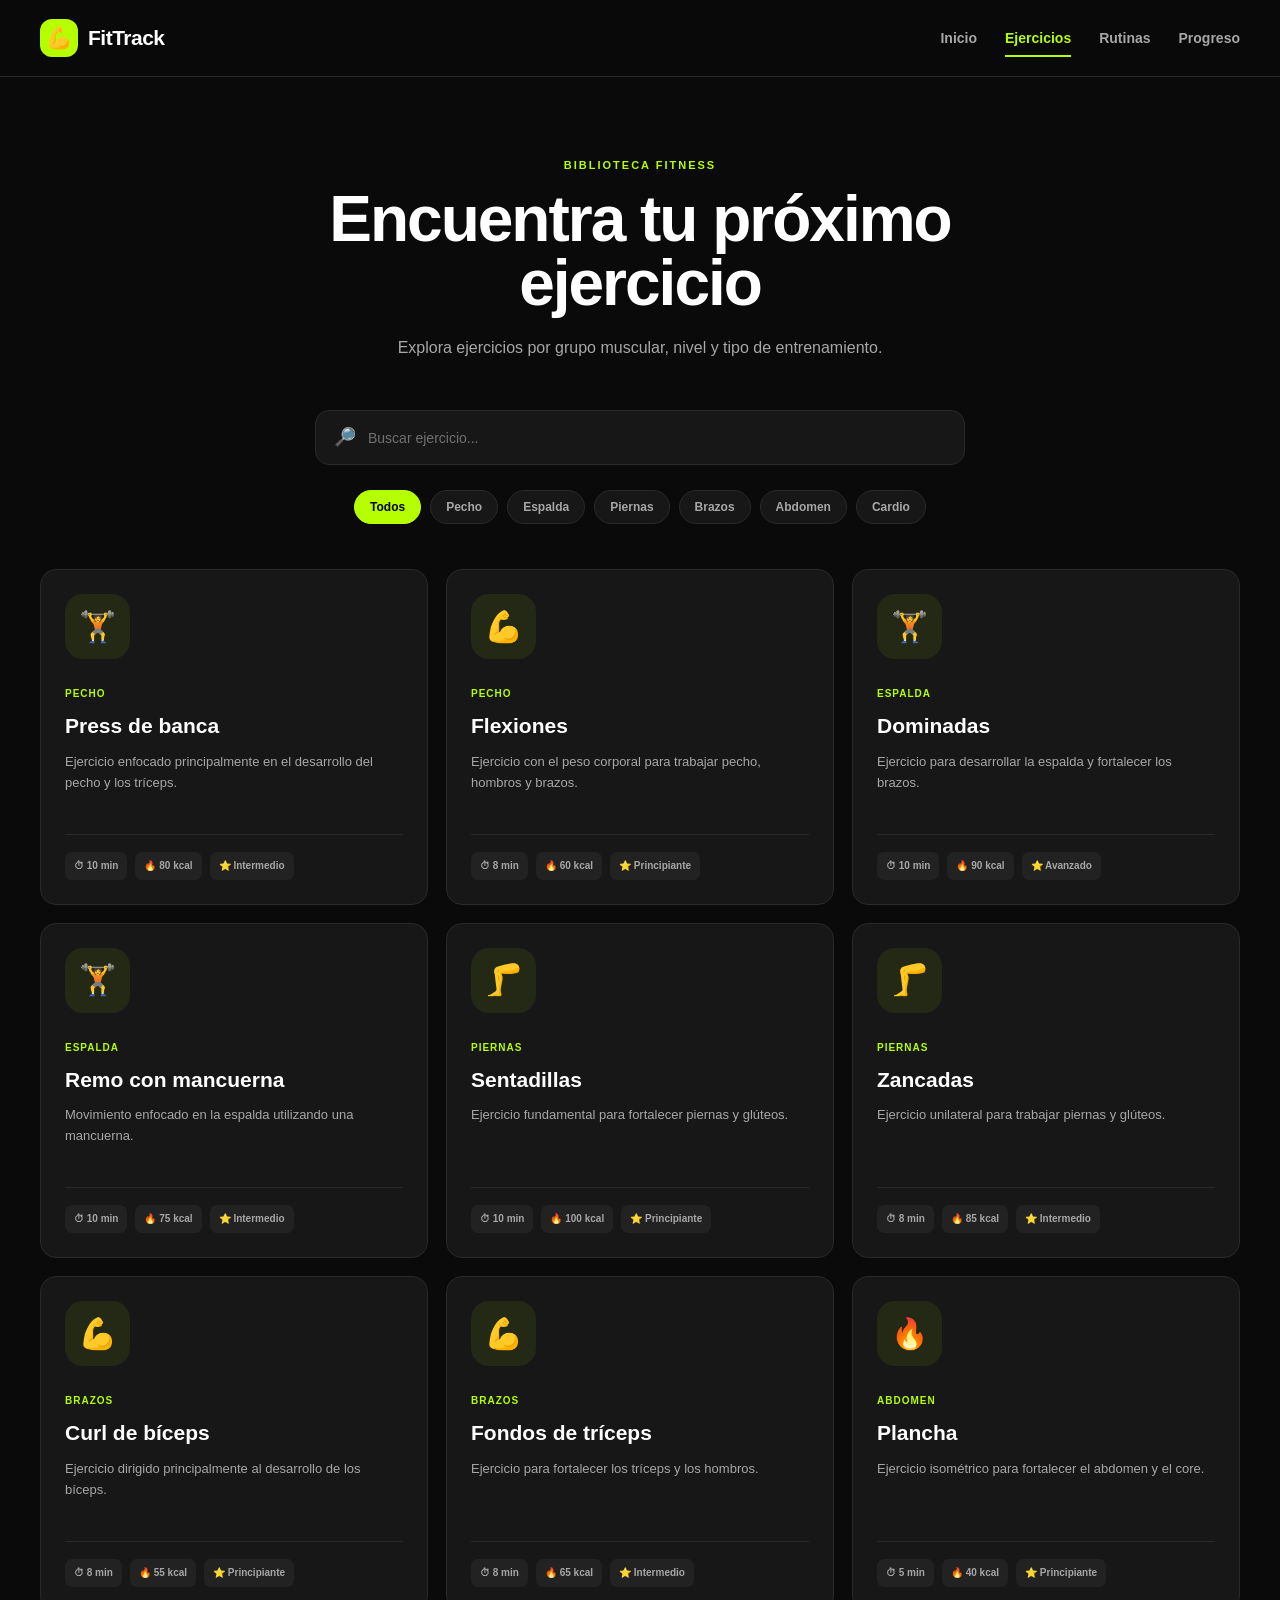
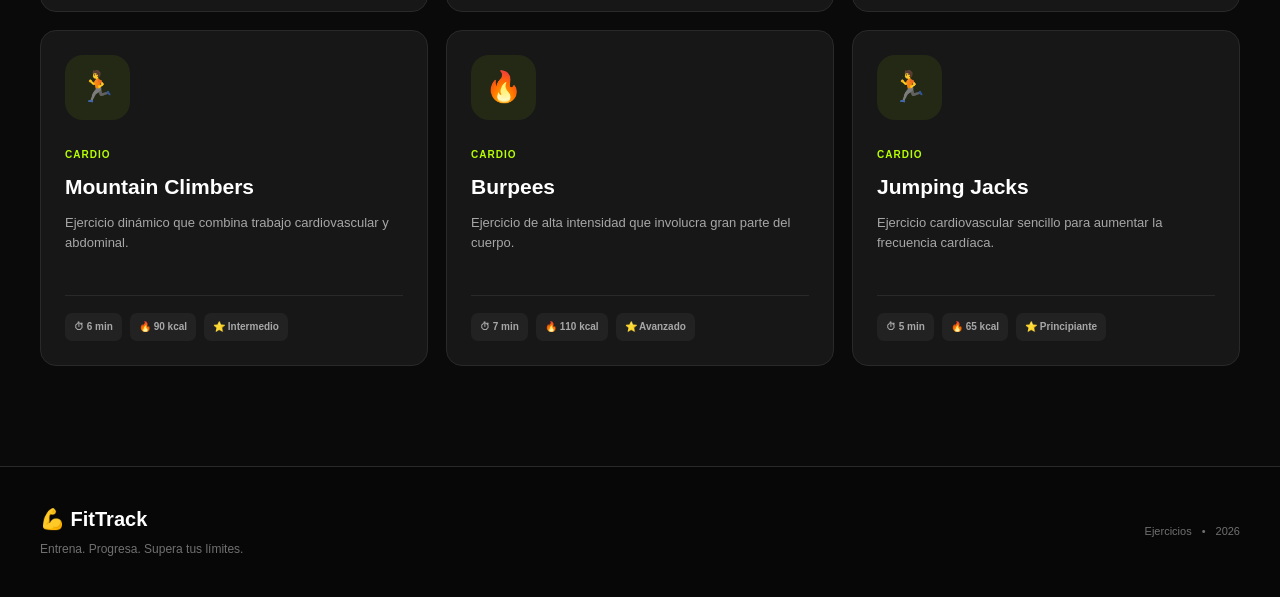
==== pages/ejercicios.html @ 5ea6b81b "Primer commit de FitTrack" ====
<!DOCTYPE html>
<html lang="es">

<head>

    <meta charset="UTF-8">

    <meta
        name="viewport"
        content="width=device-width, initial-scale=1.0"
    >

    <meta
        name="theme-color"
        content="#0a0a0a"
    >

    <title>Ejercicios | FitTrack</title>

    <link
        rel="manifest"
        href="../manifest.json"
    >

    <link
        rel="icon"
        type="image/png"
        href="../img/icon-192.png"
    >

    <link
        rel="stylesheet"
        href="../css/style.css"
    >

    <link
        rel="stylesheet"
        href="../css/responsive.css"
    >

    <link
        rel="stylesheet"
        href="../css/animations.css"
    >

    <link
        rel="stylesheet"
        href="../css/ejercicios.css"
    >

</head>

<body>

    <!-- HEADER -->

    <header class="header">

        <div class="header-container">

            <a
                href="../index.html"
                class="logo"
            >

                <span class="logo-icon">
                    💪
                </span>

                <span class="logo-text">
                    FitTrack
                </span>

            </a>


            <button
                id="menuToggle"
                class="menu-toggle"
                type="button"
                aria-label="Abrir menú"
                aria-expanded="false"
            >
                ☰
            </button>


            <nav
                id="mainNavigation"
                class="main-navigation"
            >

                <a
                    href="../index.html"
                    class="nav-link"
                >
                    Inicio
                </a>

                <a
                    href="./ejercicios.html"
                    class="nav-link active"
                >
                    Ejercicios
                </a>

                <a
                    href="./rutinas.html"
                    class="nav-link"
                >
                    Rutinas
                </a>

                <a
                    href="./progreso.html"
                    class="nav-link"
                >
                    Progreso
                </a>

            </nav>

        </div>

    </header>


    <!-- CONTENIDO -->

    <main class="exercise-page">

        <section class="exercise-header">

            <span class="section-label">
                BIBLIOTECA FITNESS
            </span>

            <h1>
                Encuentra tu próximo ejercicio
            </h1>

            <p>
                Explora ejercicios por grupo muscular,
                nivel y tipo de entrenamiento.
            </p>

        </section>


        <!-- BUSCADOR -->

        <section class="exercise-controls">

            <div class="search-container">

                <span>
                    🔎
                </span>

                <input
                    type="search"
                    id="searchExercise"
                    placeholder="Buscar ejercicio..."
                    autocomplete="off"
                >

            </div>


            <!-- CATEGORÍAS -->

            <div
                id="categoryFilters"
                class="category-filters"
            >

                <button
                    class="category-button active"
                    data-category="Todos"
                >
                    Todos
                </button>

                <button
                    class="category-button"
                    data-category="Pecho"
                >
                    Pecho
                </button>

                <button
                    class="category-button"
                    data-category="Espalda"
                >
                    Espalda
                </button>

                <button
                    class="category-button"
                    data-category="Piernas"
                >
                    Piernas
                </button>

                <button
                    class="category-button"
                    data-category="Brazos"
                >
                    Brazos
                </button>

                <button
                    class="category-button"
                    data-category="Abdomen"
                >
                    Abdomen
                </button>

                <button
                    class="category-button"
                    data-category="Cardio"
                >
                    Cardio
                </button>

            </div>

        </section>


        <!-- RESULTADOS -->

        <section>

            <div
                id="exerciseGrid"
                class="exercise-grid"
            >
                <!-- JavaScript insertará ejercicios -->
            </div>


            <div
                id="emptyExercises"
                class="empty-exercises"
                hidden
            >

                <span>
                    🔎
                </span>

                <h2>
                    No encontramos ejercicios
                </h2>

                <p>
                    Intenta con otro nombre o categoría.
                </p>

            </div>

        </section>

    </main>


    <!-- FOOTER -->

    <footer class="footer">

        <div class="footer-container">

            <div>

                <div class="footer-logo">
                    💪 FitTrack
                </div>

                <p>
                    Entrena. Progresa. Supera tus límites.
                </p>

            </div>

            <div class="footer-info">

                <span>
                    Ejercicios
                </span>

                <span>
                    •
                </span>

                <span>
                    2026
                </span>

            </div>

        </div>

    </footer>


    <script src="../js/main.js"></script>

    <script src="../js/ejercicios.js"></script>

</body>

</html>
---- css/style.css ----
/* =====================================================
   FITTRACK - ESTILOS PRINCIPALES
===================================================== */

:root {
    --bg-primary: #0a0a0a;
    --bg-secondary: #111111;
    --bg-card: #171717;
    --bg-card-hover: #1d1d1d;

    --text-primary: #ffffff;
    --text-secondary: #a7a7a7;
    --text-muted: #707070;

    --accent: #b6ff00;
    --accent-dark: #8dcc00;

    --border: #292929;

    --radius-small: 10px;
    --radius-medium: 16px;
    --radius-large: 24px;

    --max-width: 1200px;
}


/* =====================================================
   RESET
===================================================== */

* {
    margin: 0;
    padding: 0;
    box-sizing: border-box;
}


html {
    scroll-behavior: smooth;
}


body {
    font-family:
        Arial,
        Helvetica,
        sans-serif;

    background: var(--bg-primary);

    color: var(--text-primary);

    line-height: 1.6;

    overflow-x: hidden;
}


a {
    color: inherit;
    text-decoration: none;
}


button {
    font-family: inherit;
}


/* =====================================================
   HEADER
===================================================== */

.header {
    position: sticky;

    top: 0;

    z-index: 1000;

    background:
        rgba(10, 10, 10, 0.92);

    backdrop-filter: blur(15px);

    border-bottom:
        1px solid var(--border);
}


.header-container {
    width: min(
        100% - 40px,
        var(--max-width)
    );

    margin: auto;

    min-height: 76px;

    display: flex;

    align-items: center;

    justify-content: space-between;

    gap: 30px;
}


/* =====================================================
   LOGO
===================================================== */

.logo {
    display: flex;

    align-items: center;

    gap: 10px;

    font-size: 21px;

    font-weight: 900;

    letter-spacing: -0.5px;
}


.logo-icon {
    width: 38px;

    height: 38px;

    display: grid;

    place-items: center;

    border-radius: 12px;

    background: var(--accent);

    color: #000;

    font-size: 21px;
}


.logo-text {
    color: #fff;
}


/* =====================================================
   NAVEGACIÓN
===================================================== */

.main-navigation {
    display: flex;

    align-items: center;

    gap: 28px;
}


.nav-link {
    position: relative;

    color: var(--text-secondary);

    font-size: 14px;

    font-weight: 600;

    transition:
        color 0.25s ease;
}


.nav-link:hover,
.nav-link.active {
    color: var(--accent);
}


.nav-link::after {
    content: "";

    position: absolute;

    left: 0;

    bottom: -8px;

    width: 0;

    height: 2px;

    background: var(--accent);

    transition:
        width 0.25s ease;
}


.nav-link:hover::after,
.nav-link.active::after {
    width: 100%;
}


.menu-toggle {
    display: none;

    border: 1px solid var(--border);

    background: var(--bg-card);

    color: white;

    width: 44px;

    height: 44px;

    border-radius: 10px;

    font-size: 22px;

    cursor: pointer;
}


/* =====================================================
   HERO
===================================================== */

.hero {
    width: min(
        100% - 40px,
        var(--max-width)
    );

    min-height: 650px;

    margin: auto;

    display: grid;

    grid-template-columns:
        1.1fr
        0.9fr;

    align-items: center;

    gap: 70px;

    padding:
        80px
        0;
}


.hero-content {
    max-width: 650px;
}


.hero-badge {
    display: inline-block;

    padding:
        8px
        14px;

    border:
        1px solid
        rgba(182, 255, 0, 0.25);

    border-radius: 50px;

    color: var(--accent);

    background:
        rgba(182, 255, 0, 0.05);

    font-size: 11px;

    font-weight: 800;

    letter-spacing: 1px;

    margin-bottom: 24px;
}


.hero h1 {
    font-size:
        clamp(
            44px,
            7vw,
            82px
        );

    line-height: 0.95;

    letter-spacing: -4px;

    margin-bottom: 28px;
}


.hero h1 span {
    display: block;

    color: var(--accent);
}


.hero-content > p {
    color: var(--text-secondary);

    font-size: 17px;

    max-width: 570px;

    margin-bottom: 32px;
}


/* =====================================================
   BOTONES
===================================================== */

.hero-buttons {
    display: flex;

    flex-wrap: wrap;

    gap: 14px;
}


.btn {
    border: none;

    border-radius: 12px;

    padding:
        14px
        22px;

    font-size: 14px;

    font-weight: 800;

    cursor: pointer;

    display: inline-flex;

    align-items: center;

    justify-content: center;

    gap: 8px;

    transition:
        transform 0.25s ease,
        background 0.25s ease;
}


.btn:hover {
    transform: translateY(-3px);
}


.btn-primary {
    background: var(--accent);

    color: #000;
}


.btn-primary:hover {
    background: #c7ff35;
}


.btn-secondary {
    background: transparent;

    color: #fff;

    border:
        1px solid
        var(--border);
}


.btn-secondary:hover {
    background: var(--bg-card);
}


.install-message {
    margin-top: 15px;

    color: var(--text-muted);

    font-size: 12px;
}


/* =====================================================
   HERO CARD
===================================================== */

.hero-card {
    display: flex;

    justify-content: center;
}


.fitness-card {
    width: 100%;

    max-width: 390px;

    padding: 28px;

    border:
        1px solid
        var(--border);

    border-radius:
        var(--radius-large);

    background:
        linear-gradient(
            145deg,
            #1c1c1c,
            #101010
        );

    box-shadow:
        0 30px 80px
        rgba(0, 0, 0, 0.45);
}


.fitness-card-header {
    display: flex;

    align-items: center;

    justify-content: space-between;

    color: var(--text-muted);

    font-size: 11px;

    font-weight: 800;

    letter-spacing: 1px;
}


.status-dot {
    color: var(--accent);

    animation:
        pulse 1.8s infinite;
}


.fitness-card-icon {
    margin-top: 35px;

    width: 80px;

    height: 80px;

    display: grid;

    place-items: center;

    border-radius: 22px;

    background: var(--accent);

    font-size: 40px;
}


.fitness-card h2 {
    margin:
        24px
        0;

    font-size: 30px;
}


.fitness-stats {
    display: grid;

    grid-template-columns:
        repeat(3, 1fr);

    gap: 10px;

    margin-bottom: 25px;
}


.fitness-stats div {
    padding: 13px 8px;

    border-radius: 12px;

    background: #222;

    text-align: center;
}


.fitness-stats strong {
    display: block;

    font-size: 22px;

    color: var(--accent);
}


.fitness-stats span {
    color: var(--text-muted);

    font-size: 9px;

    font-weight: 800;
}


.start-workout {
    width: 100%;

    padding: 14px;

    border: none;

    border-radius: 12px;

    background: #fff;

    color: #000;

    font-weight: 900;

    cursor: pointer;

    transition:
        transform 0.2s ease;
}


.start-workout:hover {
    transform: scale(1.02);
}


/* =====================================================
   SECCIONES
===================================================== */

.section {
    width: min(
        100% - 40px,
        var(--max-width)
    );

    margin: auto;

    padding:
        100px
        0;
}


.section-heading {
    text-align: center;

    max-width: 700px;

    margin:
        0
        auto
        55px;
}


.section-label {
    display: block;

    color: var(--accent);

    font-size: 11px;

    font-weight: 900;

    letter-spacing: 2px;

    margin-bottom: 12px;
}


.section-heading h2 {
    font-size:
        clamp(
            32px,
            5vw,
            52px
        );

    line-height: 1.05;

    margin-bottom: 18px;
}


.section-heading p {
    color: var(--text-secondary);
}


/* =====================================================
   FEATURES
===================================================== */

.features-grid {
    display: grid;

    grid-template-columns:
        repeat(3, 1fr);

    gap: 18px;
}


.feature-card {
    padding: 28px;

    border:
        1px solid
        var(--border);

    border-radius:
        var(--radius-medium);

    background:
        var(--bg-card);

    transition:
        transform 0.25s ease,
        border-color 0.25s ease,
        background 0.25s ease;
}


.feature-card:hover {
    transform: translateY(-6px);

    border-color:
        rgba(182, 255, 0, 0.35);

    background:
        var(--bg-card-hover);
}


.feature-icon {
    width: 54px;

    height: 54px;

    display: grid;

    place-items: center;

    border-radius: 15px;

    background:
        rgba(182, 255, 0, 0.08);

    font-size: 26px;

    margin-bottom: 22px;
}


.feature-card h3 {
    font-size: 20px;

    margin-bottom: 10px;
}


.feature-card p {
    color: var(--text-secondary);

    font-size: 14px;

    margin-bottom: 20px;
}


.feature-link {
    color: var(--accent);

    font-size: 12px;

    font-weight: 800;
}


/* =====================================================
   WORKOUT SECTION
===================================================== */

.workout-section {
    background:
        #111;
    
    border-top:
        1px solid var(--border);

    border-bottom:
        1px solid var(--border);
}


.workout-container {
    width: min(
        100% - 40px,
        var(--max-width)
    );

    margin: auto;

    min-height: 450px;

    display: grid;

    grid-template-columns:
        1fr
        1fr;

    align-items: center;

    gap: 80px;
}


.workout-text h2 {
    font-size:
        clamp(
            38px,
            5vw,
            60px
        );

    line-height: 1;

    margin-bottom: 22px;
}


.workout-text p {
    color: var(--text-secondary);

    max-width: 500px;

    margin-bottom: 28px;
}


/* =====================================================
   WORKOUT PREVIEW
===================================================== */

.workout-preview {
    padding: 35px;

    border-radius:
        var(--radius-large);

    background:
        #191919;

    border:
        1px solid
        var(--border);
}


.preview-header {
    display: flex;

    justify-content: space-between;

    color: var(--text-muted);

    font-size: 11px;

    font-weight: 800;

    letter-spacing: 1px;
}


.workout-preview h3 {
    font-size: 38px;

    margin:
        25px
        0;
}


.progress-bar {
    height: 8px;

    border-radius: 20px;

    background: #2b2b2b;

    overflow: hidden;
}


.progress-fill {
    height: 100%;

    background: var(--accent);

    border-radius: inherit;
}


.preview-info {
    display: flex;

    justify-content: space-between;

    margin-top: 12px;

    color: var(--text-secondary);

    font-size: 12px;
}


/* =====================================================
   ESTADÍSTICAS
===================================================== */

.stats-grid {
    display: grid;

    grid-template-columns:
        repeat(4, 1fr);

    gap: 16px;
}


.stat-card {
    padding: 30px 20px;

    text-align: center;

    border:
        1px solid
        var(--border);

    border-radius:
        var(--radius-medium);

    background:
        var(--bg-card);
}


.stat-icon {
    display: block;

    font-size: 27px;

    margin-bottom: 12px;
}


.stat-card strong {
    display: block;

    color: var(--accent);

    font-size: 38px;

    line-height: 1;

    margin-bottom: 8px;
}


.stat-card > span:last-child {
    color: var(--text-secondary);

    font-size: 12px;
}


/* =====================================================
   FOOTER
===================================================== */

.footer {
    border-top:
        1px solid
        var(--border);

    background:
        #070707;
}


.footer-container {
    width: min(
        100% - 40px,
        var(--max-width)
    );

    min-height: 130px;

    margin: auto;

    display: flex;

    align-items: center;

    justify-content: space-between;

    gap: 30px;
}


.footer-logo {
    font-size: 20px;

    font-weight: 900;

    margin-bottom: 5px;
}


.footer p {
    color: var(--text-muted);

    font-size: 12px;
}


.footer-info {
    display: flex;

    gap: 10px;

    color: var(--text-muted);

    font-size: 11px;
}


/* =====================================================
   SELECCIÓN
===================================================== */

::selection {
    background: var(--accent);

    color: #000;
}


/* =====================================================
   SCROLLBAR
===================================================== */

::-webkit-scrollbar {
    width: 8px;
}


::-webkit-scrollbar-track {
    background: #080808;
}


::-webkit-scrollbar-thumb {
    background: #303030;

    border-radius: 20px;
}


::-webkit-scrollbar-thumb:hover {
    background: var(--accent);
}
---- css/animations.css ----
/* =====================================================
   FITTRACK - ANIMACIONES
===================================================== */


/* =====================================================
   ENTRADA
===================================================== */

@keyframes fadeUp {

    from {
        opacity: 0;

        transform:
            translateY(25px);
    }

    to {
        opacity: 1;

        transform:
            translateY(0);
    }

}


@keyframes pulse {

    0% {
        opacity: 1;

        transform: scale(1);
    }

    50% {
        opacity: 0.45;

        transform: scale(0.85);
    }

    100% {
        opacity: 1;

        transform: scale(1);
    }

}


/* =====================================================
   ELEMENTOS PRINCIPALES
===================================================== */

.hero-content {
    animation:
        fadeUp
        0.8s
        ease
        both;
}


.hero-card {
    animation:
        fadeUp
        0.8s
        0.15s
        ease
        both;
}


.feature-card {
    animation:
        fadeUp
        0.6s
        ease
        both;
}


/* =====================================================
   BOTÓN
===================================================== */

.btn,
.start-workout {
    transition:
        transform 0.2s ease,
        box-shadow 0.2s ease;
}


.btn-primary:hover,
.start-workout:hover {
    box-shadow:
        0 10px 30px
        rgba(182, 255, 0, 0.15);
}


/* =====================================================
   ACCESIBILIDAD
===================================================== */

@media (prefers-reduced-motion: reduce) {

    *,
    *::before,
    *::after {

        animation-duration: 0.01ms !important;

        animation-iteration-count: 1 !important;

        scroll-behavior: auto !important;

        transition-duration: 0.01ms !important;
    }

}
---- css/ejercicios.css ----
/* =====================================================
   FITTRACK - EJERCICIOS
===================================================== */

.exercise-page {
    width: min(
        calc(100% - 40px),
        1200px
    );

    margin: auto;

    padding:
        80px
        0
        100px;
}


/* =====================================================
   ENCABEZADO
===================================================== */

.exercise-header {
    text-align: center;

    max-width: 700px;

    margin:
        0
        auto
        50px;
}


.exercise-header h1 {
    font-size:
        clamp(
            38px,
            6vw,
            64px
        );

    line-height: 1;

    letter-spacing: -2px;

    margin-bottom: 20px;
}


.exercise-header p {
    color: var(--text-secondary);

    font-size: 16px;
}


/* =====================================================
   CONTROLES
===================================================== */

.exercise-controls {
    margin-bottom: 45px;
}


.search-container {
    max-width: 650px;

    margin:
        0
        auto
        25px;

    display: flex;

    align-items: center;

    gap: 12px;

    padding:
        0
        18px;

    height: 55px;

    background:
        var(--bg-card);

    border:
        1px solid
        var(--border);

    border-radius: 14px;

    transition:
        border-color 0.25s ease;
}


.search-container:focus-within {
    border-color:
        var(--accent);
}


.search-container span {
    font-size: 18px;
}


.search-container input {
    width: 100%;

    height: 100%;

    border: none;

    outline: none;

    background: transparent;

    color: #fff;

    font-size: 14px;
}


.search-container input::placeholder {
    color: var(--text-muted);
}


/* =====================================================
   FILTROS
===================================================== */

.category-filters {
    display: flex;

    justify-content: center;

    flex-wrap: wrap;

    gap: 9px;
}


.category-button {
    border:
        1px solid
        var(--border);

    background:
        var(--bg-card);

    color:
        var(--text-secondary);

    padding:
        9px
        15px;

    border-radius: 50px;

    cursor: pointer;

    font-size: 12px;

    font-weight: 700;

    transition:
        all 0.2s ease;
}


.category-button:hover {
    border-color:
        rgba(182, 255, 0, 0.5);

    color: #fff;
}


.category-button.active {
    background:
        var(--accent);

    border-color:
        var(--accent);

    color: #000;
}


/* =====================================================
   GRID
===================================================== */

.exercise-grid {
    display: grid;

    grid-template-columns:
        repeat(3, 1fr);

    gap: 18px;
}


/* =====================================================
   TARJETA
===================================================== */

.exercise-card {
    padding: 24px;

    border:
        1px solid
        var(--border);

    border-radius:
        var(--radius-medium);

    background:
        var(--bg-card);

    transition:
        transform 0.25s ease,
        border-color 0.25s ease,
        background 0.25s ease;
}


.exercise-card:hover {
    transform:
        translateY(-5px);

    border-color:
        rgba(182, 255, 0, 0.35);

    background:
        var(--bg-card-hover);
}


.exercise-icon {
    width: 65px;

    height: 65px;

    display: grid;

    place-items: center;

    border-radius: 18px;

    background:
        rgba(182, 255, 0, 0.08);

    font-size: 30px;

    margin-bottom: 20px;
}


.exercise-category {
    display: inline-block;

    color: var(--accent);

    font-size: 10px;

    font-weight: 900;

    text-transform: uppercase;

    letter-spacing: 1px;

    margin-bottom: 7px;
}


.exercise-card h2 {
    font-size: 21px;

    margin-bottom: 9px;
}


.exercise-description {
    color: var(--text-secondary);

    font-size: 13px;

    min-height: 62px;

    margin-bottom: 20px;
}


/* =====================================================
   INFORMACIÓN
===================================================== */

.exercise-info {
    display: flex;

    gap: 8px;

    flex-wrap: wrap;

    border-top:
        1px solid
        var(--border);

    padding-top: 17px;
}


.exercise-info span {
    padding:
        6px
        9px;

    border-radius: 7px;

    background: #222;

    color: var(--text-secondary);

    font-size: 10px;

    font-weight: 700;
}


/* =====================================================
   ESTADO VACÍO
===================================================== */

.empty-exercises {
    text-align: center;

    padding:
        80px
        20px;
}


.empty-exercises span {
    display: block;

    font-size: 45px;

    margin-bottom: 15px;
}


.empty-exercises h2 {
    margin-bottom: 8px;
}


.empty-exercises p {
    color: var(--text-secondary);
}


/* =====================================================
   RESPONSIVE
===================================================== */

@media (max-width: 950px) {

    .exercise-grid {
        grid-template-columns:
            repeat(2, 1fr);
    }

}


@media (max-width: 600px) {

    .exercise-page {
        width:
            calc(100% - 30px);

        padding:
            55px
            0
            70px;
    }


    .exercise-header h1 {
        font-size: 42px;
    }


    .exercise-grid {
        grid-template-columns: 1fr;
    }


    .category-filters {
        justify-content: flex-start;

        overflow-x: auto;

        flex-wrap: nowrap;

        padding-bottom: 8px;
    }


    .category-button {
        flex-shrink: 0;
    }

}
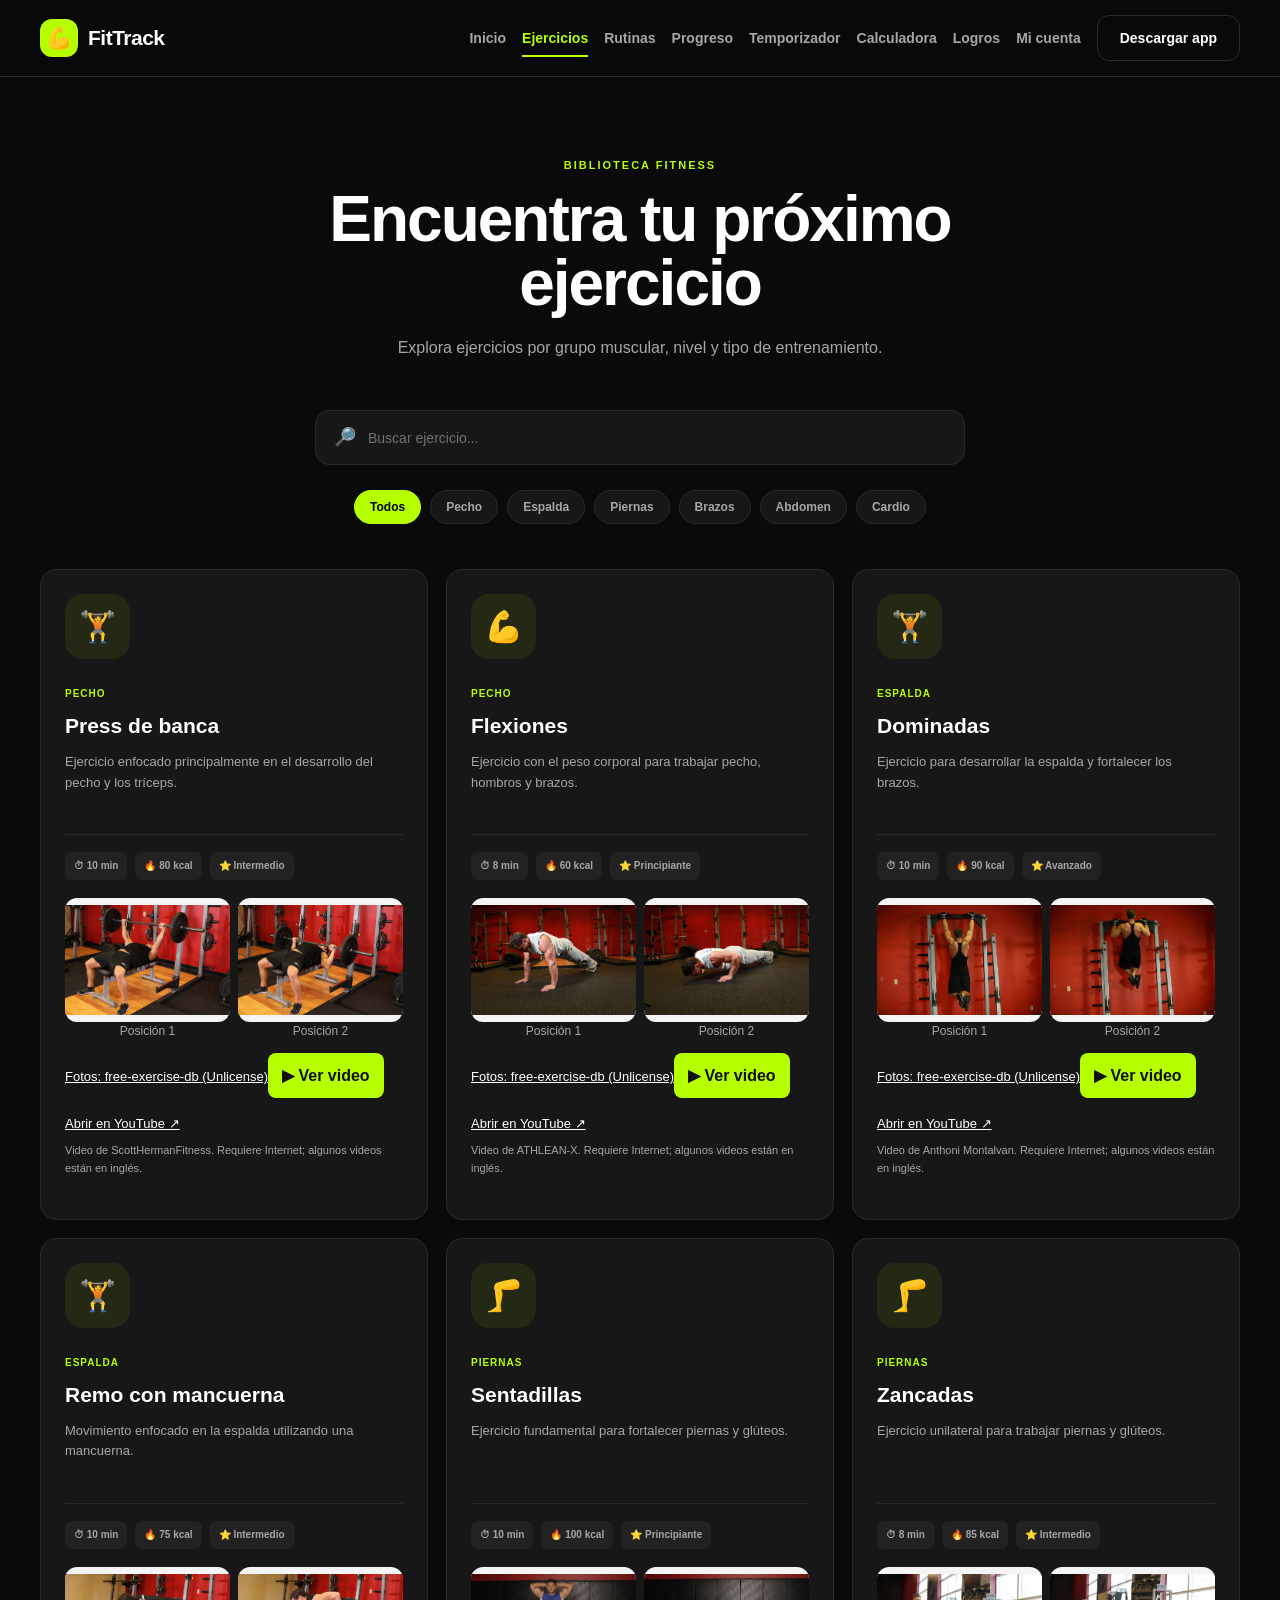
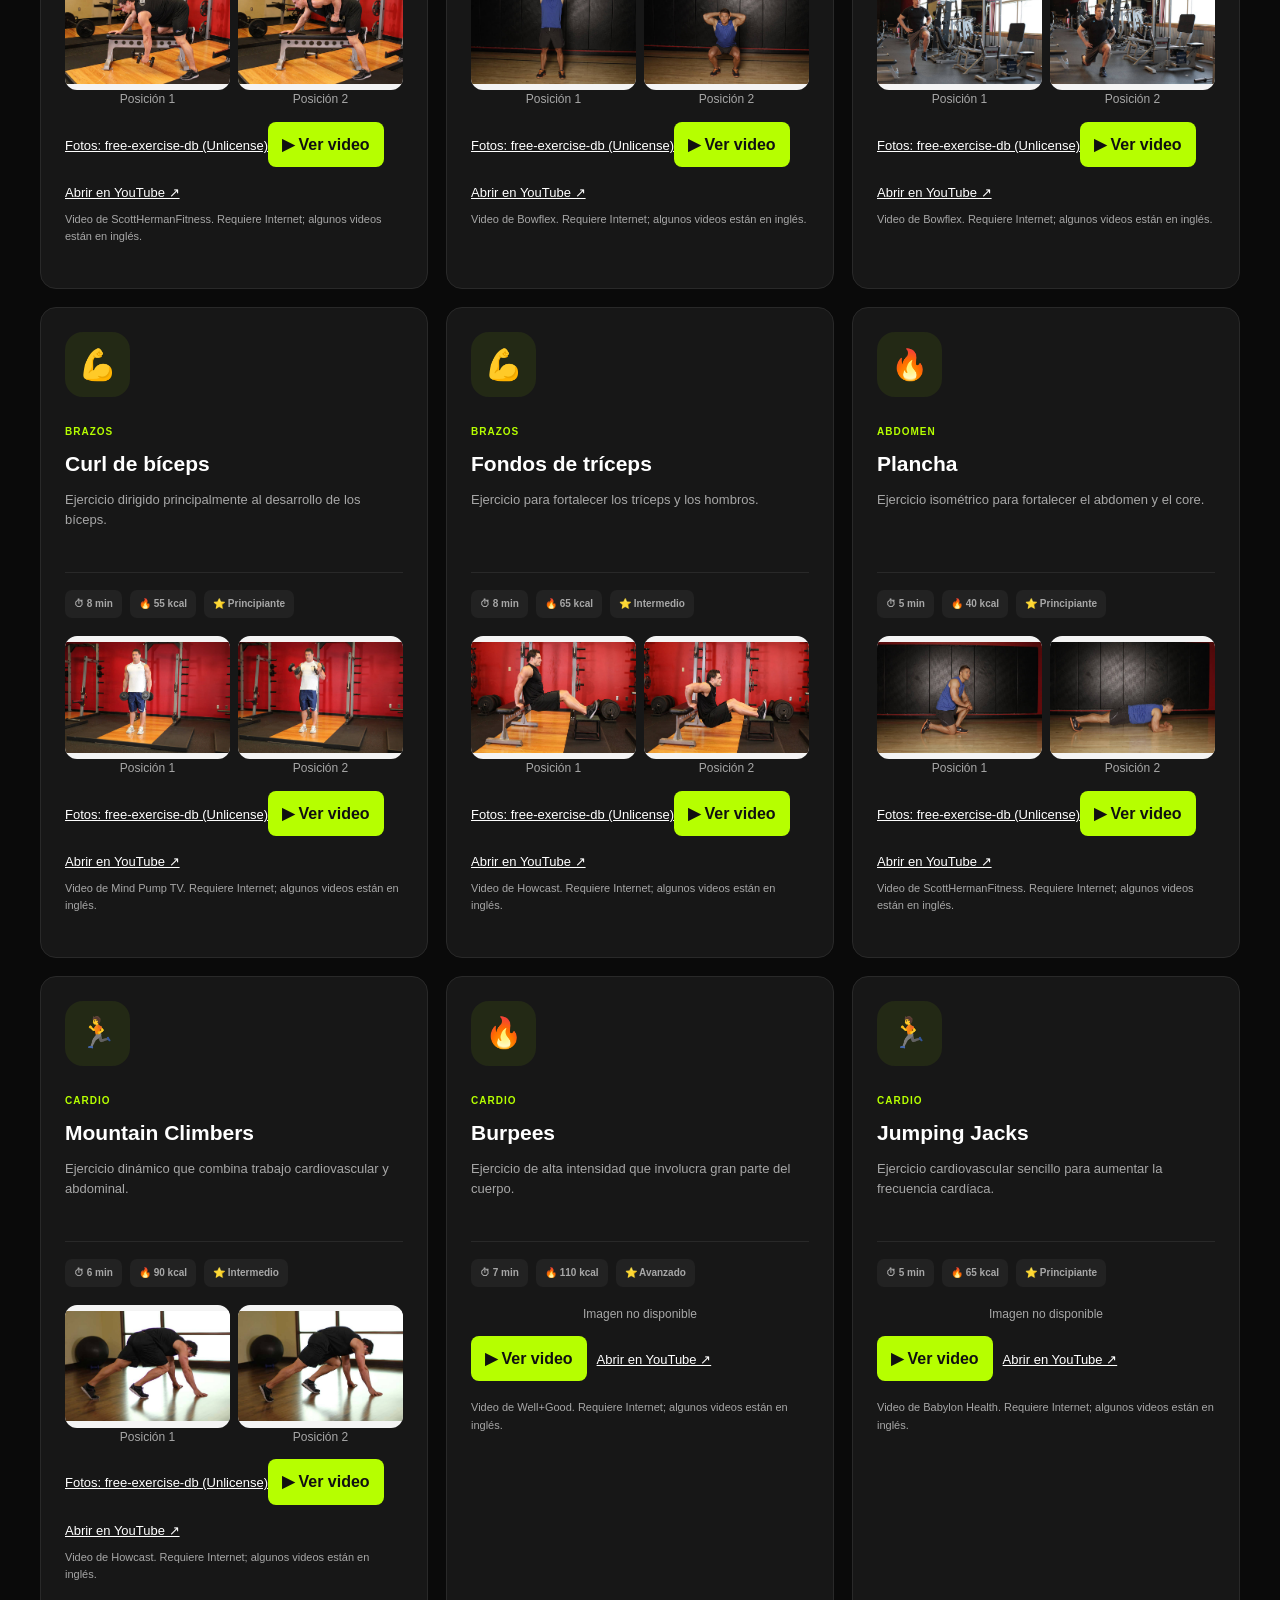
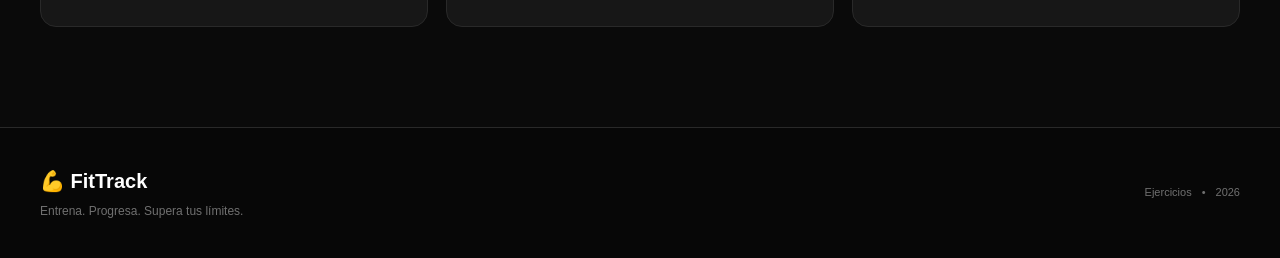
==== commit f0a75a70: "Completar FitTrack con Firebase, cuentas, multimedia e instalacion PWA" ====
--- a/pages/ejercicios.html
+++ b/pages/ejercicios.html
@@ -25,7 +25,7 @@
     <link
         rel="icon"
         type="image/png"
-        href="../img/icon-192.png"
+        href="../img/pwa-192.png"
     >
 
     <link
@@ -48,6 +48,7 @@
         href="../css/ejercicios.css"
     >
 
+<link rel="stylesheet" href="../css/media.css">
 </head>
 
 <body>
@@ -118,6 +119,7 @@
                     Progreso
                 </a>
 
+            <a href="./temporizador.html" class="nav-link">Temporizador</a><a href="./calculadora.html" class="nav-link">Calculadora</a><a href="./logros.html" class="nav-link">Logros</a>
             </nav>
 
         </div>
@@ -306,6 +308,7 @@
 
     <script src="../js/main.js"></script>
 
+    <script src="../js/media.js"></script>
     <script src="../js/ejercicios.js"></script>
 
 </body>
--- a/css/responsive.css
+++ b/css/responsive.css
@@ -0,0 +1,20 @@
+﻿[hidden] { display: none !important; }
+.main-header { position: sticky; top: 0; z-index: 1000; background: rgba(10,10,10,.96); border-bottom: 1px solid var(--border); }
+.main-navigation { flex-wrap: wrap; gap: 16px; }
+button:disabled { opacity: .55; cursor: not-allowed; }
+button:focus-visible, a:focus-visible, input:focus-visible { outline: 2px solid var(--accent); outline-offset: 4px; }
+@media (max-width: 900px) {
+    .header-container { position: relative; flex-wrap: wrap; }
+    .menu-toggle { display: block; }
+    .main-navigation { display: none; width: 100%; padding: 16px 0; flex-direction: column; align-items: stretch; }
+    .main-navigation.open { display: flex; }
+    .features-grid, .stats-grid { grid-template-columns: repeat(2, minmax(0, 1fr)); }
+    .hero, .hero-container, .workout-container { grid-template-columns: 1fr; }
+}
+@media (max-width: 560px) {
+    .features-grid, .stats-grid, .routine-grid, .exercise-grid, .timer-layout, .progress-layout { grid-template-columns: 1fr; }
+    .hero-title { font-size: 2.6rem; }
+    .hero-buttons { flex-wrap: wrap; }
+    .footer-container { flex-direction: column; gap: 20px; }
+}
+.install-help { width: min(100% - 40px, 1200px); margin: 16px auto; padding: 16px; border: 1px solid var(--accent); border-radius: 12px; }
--- a/css/media.css
+++ b/css/media.css
@@ -0,0 +1,10 @@
+.exercise-media { margin: 18px 0; }
+.exercise-media-images { display: grid; grid-template-columns: repeat(2, minmax(0, 1fr)); gap: 8px; }
+.exercise-media-images figure:only-child { grid-column: 1 / -1; }
+.exercise-media figure { margin: 0; min-width: 0; }
+.exercise-media img { display: block; width: 100%; height: auto; aspect-ratio: 4 / 3; object-fit: contain; background: #f4f4f4; border-radius: 12px; }
+.exercise-media figcaption { font-size: 12px; text-align: center; color: var(--text-secondary); }
+.media-video-button { padding: 10px 14px; margin: 12px 10px 12px 0; color: #101010; background: var(--accent); border: 0; border-radius: 8px; font: inherit; font-weight: bold; cursor: pointer; }
+.exercise-media a { display: inline-block; font-size: 13px; text-decoration: underline; }
+.exercise-media iframe { display: block; width: 100%; aspect-ratio: 16 / 9; border: 0; border-radius: 12px; margin: 8px 0; }
+.exercise-media small { display: block; color: var(--text-secondary); font-size: 11px; margin-top: 6px; }
